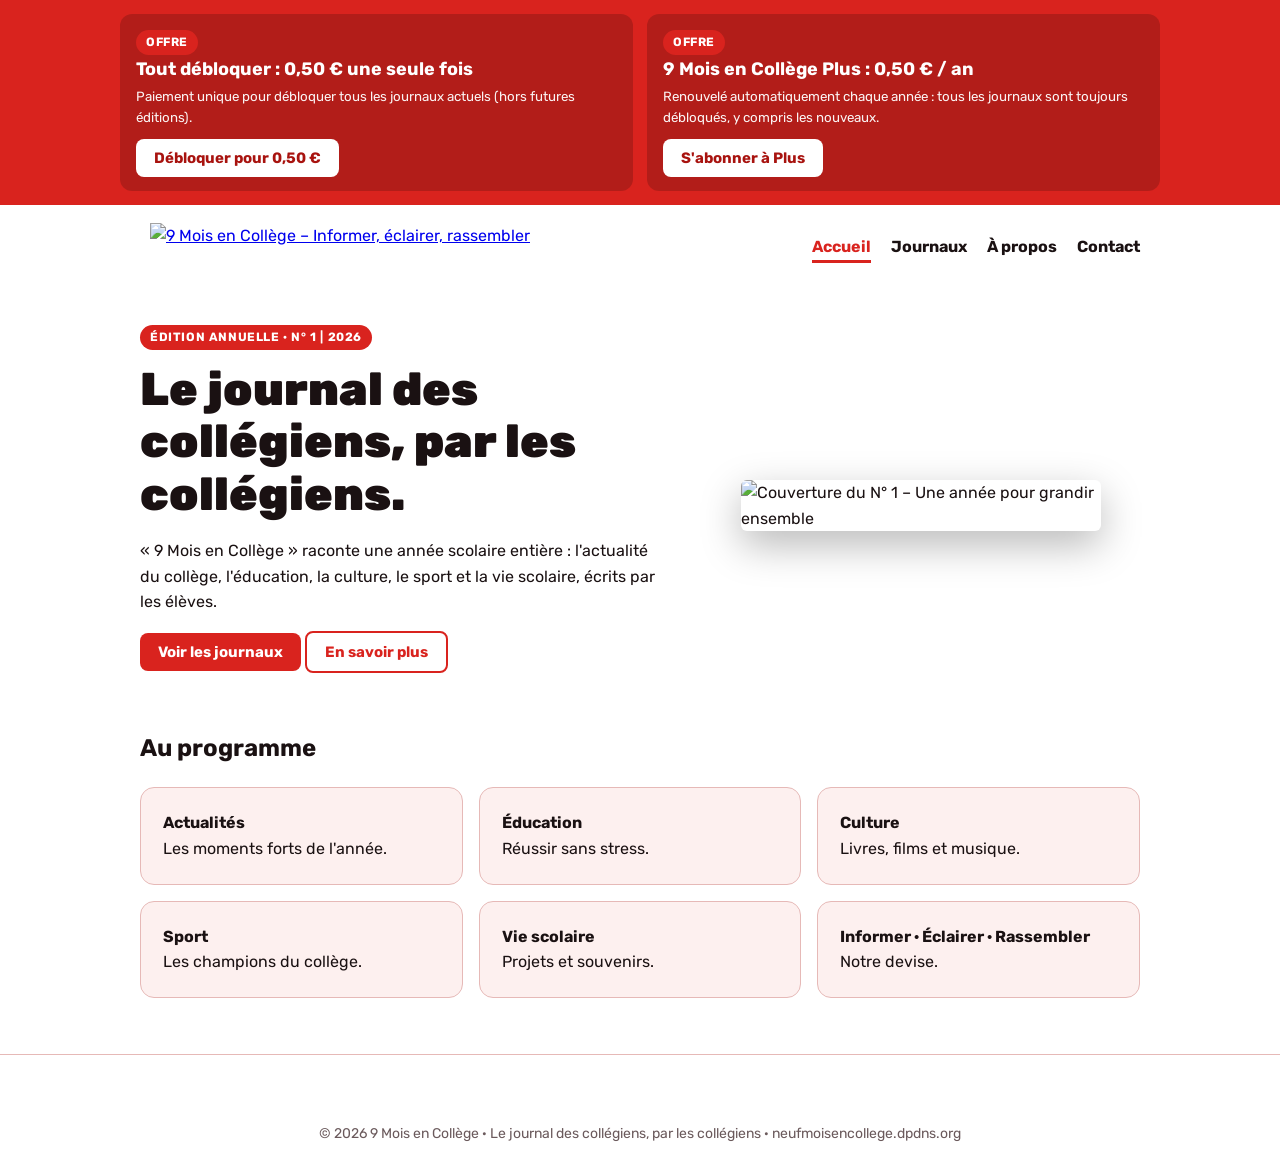
==== index.html @ 428545ce "Add files via upload" ====
<!DOCTYPE html>
<html lang="fr">
<head>
<meta charset="utf-8">
<meta name="viewport" content="width=device-width, initial-scale=1">
<title>Accueil – 9 Mois en Collège</title>
<link rel="icon" href="assets/logo-simple.png">
<link href="https://fonts.googleapis.com/css2?family=Rubik:wght@400;500;700;900&display=swap" rel="stylesheet">
<link rel="stylesheet" href="style.css">
</head>
<body>
<div class="ad">
  <div class="ad-in">
    <div class="offer"><span class="tag">Offre</span><b>Tout débloquer : 0,50 € une seule fois</b>
      <small>Paiement unique pour débloquer tous les journaux actuels (hors futures éditions).</small>
      <button class="btn" onclick="acheterTout()">Débloquer pour 0,50 €</button></div>
    <div class="offer"><span class="tag">Offre</span><b>9 Mois en Collège Plus : 0,50 € / an</b>
      <small>Renouvelé automatiquement chaque année : tous les journaux sont toujours débloqués, y compris les nouveaux.</small>
      <button class="btn" onclick="abonnementPlus()">S'abonner à Plus</button></div>
  </div>
</div>
<header class="nav">
  <a href="index.html"><img src="assets/logo.png" alt="9 Mois en Collège – Informer, éclairer, rassembler"></a>
  <nav><a href="index.html" class=on>Accueil</a><a href="journaux/index.html">Journaux</a><a href="apropos/index.html">À propos</a><a href="contact/index.html">Contact</a></nav>
</header>
<main>
<div class="hero">
  <div>
    <span class="tag">Édition annuelle · N° 1 | 2026</span>
    <h1>Le journal des collégiens, par les collégiens.</h1>
    <p>« 9 Mois en Collège » raconte une année scolaire entière : l'actualité du collège, l'éducation, la culture, le sport et la vie scolaire, écrits par les élèves.</p>
    <p><a class="btn" href="journaux/index.html">Voir les journaux</a> <a class="btn ghost" href="apropos/index.html">En savoir plus</a></p>
  </div>
  <img src="assets/couverture-n1.jpg" alt="Couverture du N° 1 – Une année pour grandir ensemble">
</div>
<h2 style="margin-top:40px">Au programme</h2>
<div class="grid3">
  <div class="card"><b>Actualités</b><br>Les moments forts de l'année.</div>
  <div class="card"><b>Éducation</b><br>Réussir sans stress.</div>
  <div class="card"><b>Culture</b><br>Livres, films et musique.</div>
  <div class="card"><b>Sport</b><br>Les champions du collège.</div>
  <div class="card"><b>Vie scolaire</b><br>Projets et souvenirs.</div>
  <div class="card"><b>Informer · Éclairer · Rassembler</b><br>Notre devise.</div>
</div>
</main>
<footer>
  <img src="assets/logo-simple.png" alt="">
  © 2026 9 Mois en Collège · Le journal des collégiens, par les collégiens · neufmoisencollege.dpdns.org
</footer>
<script src="script.js"></script>
</body>
</html>
---- style.css ----
:root{--bg:#fff;--fg:#1a1112;--muted:#6b5a5c;--red:#d9231e;--red-d:#a8130f;--card:#fdf0ef;--line:#e6b9b7;box-sizing:border-box}
@media (prefers-color-scheme:dark){:root:not([data-theme="light"]){--bg:#150d0e;--fg:#f6eaea;--muted:#b9a2a4;--card:#241416;--line:#5a2e30;--red:#ef3b35}}
:root[data-theme="dark"]{--bg:#150d0e;--fg:#f6eaea;--muted:#b9a2a4;--card:#241416;--line:#5a2e30;--red:#ef3b35}
*,*:before,*:after{box-sizing:inherit}
body{margin:0;background:var(--bg);color:var(--fg);font-family:'Rubik',system-ui,Arial,sans-serif;line-height:1.6}
.ad{background:var(--red);color:#fff;padding:14px 20px}
.ad-in{max-width:1040px;margin:auto;display:grid;grid-template-columns:1fr 1fr;gap:14px}
.offer{background:rgba(0,0,0,.18);border-radius:12px;padding:14px 16px}
.offer b{display:block;font-size:18px}
.offer small{display:block;margin:2px 0 10px;opacity:.95}
.btn{background:var(--red);color:#fff;border:0;border-radius:8px;padding:10px 18px;font:700 15px 'Rubik',Arial,sans-serif;cursor:pointer;text-decoration:none;display:inline-block}
.btn:hover{background:var(--red-d)}
.btn.ghost{background:transparent;border:2px solid var(--red);color:var(--red)}
.btn.ghost:hover{background:var(--red);color:#fff}
.ad .btn{background:#fff;color:var(--red-d)}
.nav{max-width:1040px;margin:auto;padding:14px 20px;display:flex;flex-wrap:wrap;gap:14px;align-items:center;justify-content:space-between}
.nav img{height:56px;display:block;background:#fff;border-radius:10px;padding:4px 10px}
.nav nav a{color:var(--fg);text-decoration:none;font-weight:700;margin-left:20px;padding-bottom:4px;border-bottom:3px solid transparent}
.nav nav a:hover,.nav nav a.on{color:var(--red);border-color:var(--red)}
main{max-width:1040px;margin:auto;padding:10px 20px 56px}
h1{font-size:clamp(28px,5vw,46px);font-weight:900;line-height:1.15;margin:.3em 0}
h2{font-weight:700}
.tag{display:inline-block;background:var(--red);color:#fff;font-weight:700;font-size:12px;letter-spacing:.05em;text-transform:uppercase;padding:3px 10px;border-radius:99px}
.hero{display:grid;grid-template-columns:1.2fr 1fr;gap:36px;align-items:center;margin-top:24px}
.hero img{width:100%;max-width:360px;justify-self:center;border-radius:6px;box-shadow:0 14px 40px rgba(0,0,0,.28)}
.card{background:var(--card);border:1px solid var(--line);border-radius:14px;padding:22px;margin:22px 0}
.grid3{display:grid;grid-template-columns:repeat(3,1fr);gap:16px}
.grid3 .card{margin:0}
.empty{text-align:center;padding:56px 20px}
.empty .big{font-size:56px}
.muted{color:var(--muted);font-size:14px}
.about p{font-size:17px}
form label{display:block;font-weight:500;margin-top:12px}
input,textarea{width:100%;padding:11px 12px;margin-top:5px;border:1px solid var(--line);border-radius:8px;background:var(--bg);color:var(--fg);font:inherit}
input:focus,textarea:focus{outline:2px solid var(--red);border-color:var(--red)}
#statut{margin-top:14px;font-weight:500;min-height:1.4em}
#statut.ok{color:#1a8a3a}#statut.err{color:var(--red)}
footer{border-top:1px solid var(--line);text-align:center;padding:26px 20px;color:var(--muted);font-size:14px}
footer img{height:34px;display:block;margin:0 auto 8px;background:#fff;border-radius:6px;padding:2px 8px}
@media(max-width:720px){.ad-in,.hero,.grid3{grid-template-columns:1fr}.nav nav a{margin:0 14px 0 0}}
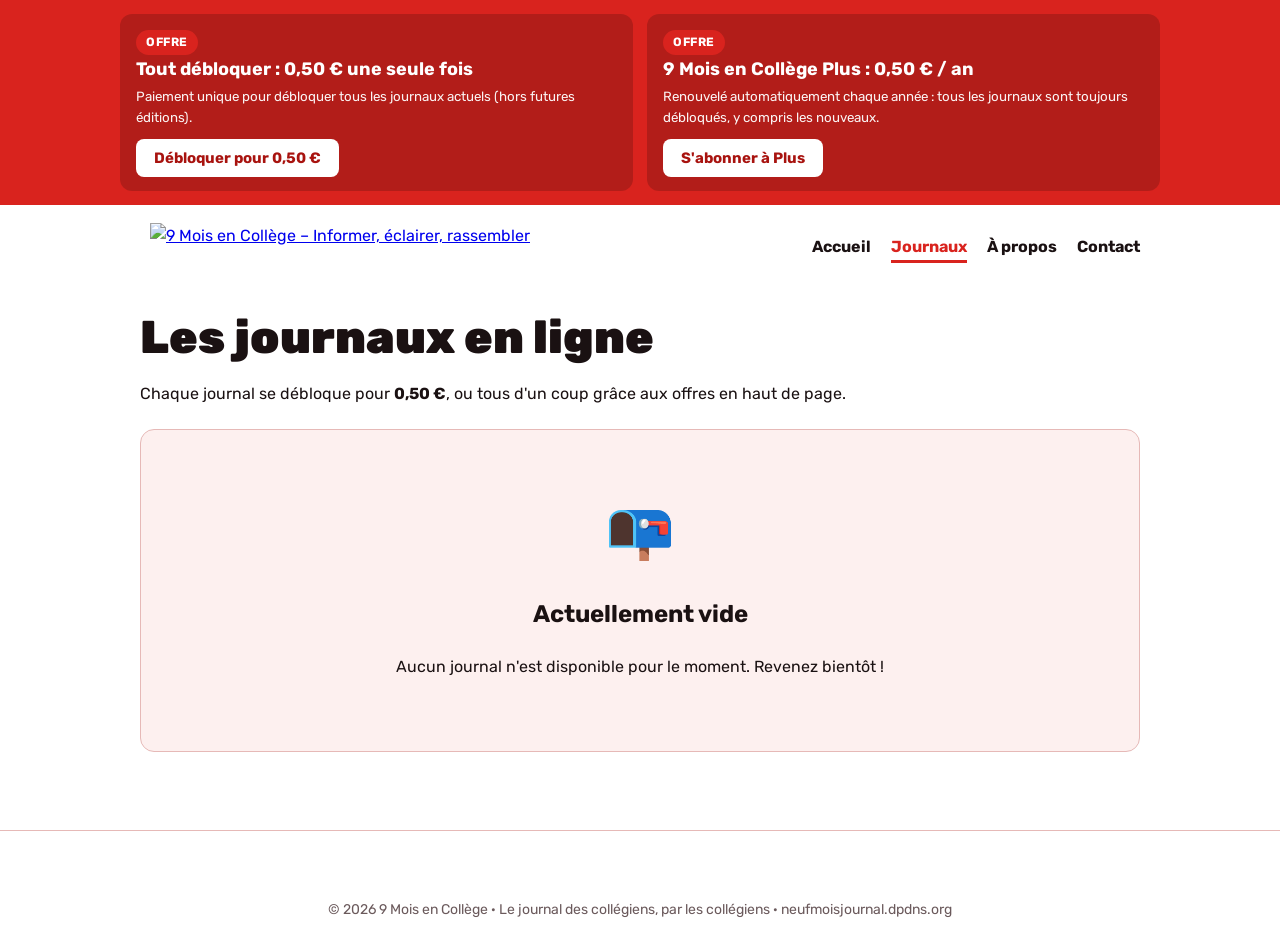
==== commit b7194255: "Add files via upload" ====
--- a/index.html
+++ b/index.html
@@ -3,7 +3,7 @@
 <head>
 <meta charset="utf-8">
 <meta name="viewport" content="width=device-width, initial-scale=1">
-<title>Accueil – 9 Mois en Collège</title>
+<title>Journaux – 9 Mois en Collège</title>
 <link rel="icon" href="assets/logo-simple.png">
 <link href="https://fonts.googleapis.com/css2?family=Rubik:wght@400;500;700;900&display=swap" rel="stylesheet">
 <link rel="stylesheet" href="style.css">
@@ -21,31 +21,24 @@
 </div>
 <header class="nav">
   <a href="index.html"><img src="assets/logo.png" alt="9 Mois en Collège – Informer, éclairer, rassembler"></a>
-  <nav><a href="index.html" class=on>Accueil</a><a href="journaux/index.html">Journaux</a><a href="apropos/index.html">À propos</a><a href="contact/index.html">Contact</a></nav>
+  <nav><a href="index.html">Accueil</a><a href="journaux/index.html" class=on>Journaux</a><a href="apropos/index.html">À propos</a><a href="contact/index.html">Contact</a></nav>
 </header>
 <main>
-<div class="hero">
-  <div>
-    <span class="tag">Édition annuelle · N° 1 | 2026</span>
-    <h1>Le journal des collégiens, par les collégiens.</h1>
-    <p>« 9 Mois en Collège » raconte une année scolaire entière : l'actualité du collège, l'éducation, la culture, le sport et la vie scolaire, écrits par les élèves.</p>
-    <p><a class="btn" href="journaux/index.html">Voir les journaux</a> <a class="btn ghost" href="apropos/index.html">En savoir plus</a></p>
+<h1>Les journaux en ligne</h1>
+<p>Chaque journal se débloque pour <b>0,50 €</b>, ou tous d'un coup grâce aux offres en haut de page.</p>
+<div id="liste">
+  <!-- Les journaux seront ajoutés ici. Exemple de carte :
+  <div class="card"><img src="..."><b>Titre</b><button class="btn" onclick="acheterJournal('n1-2026')">Débloquer pour 0,50 €</button></div> -->
+  <div class="card empty">
+    <div class="big">📭</div>
+    <h2>Actuellement vide</h2>
+    <p>Aucun journal n'est disponible pour le moment. Revenez bientôt !</p>
   </div>
-  <img src="assets/couverture-n1.jpg" alt="Couverture du N° 1 – Une année pour grandir ensemble">
-</div>
-<h2 style="margin-top:40px">Au programme</h2>
-<div class="grid3">
-  <div class="card"><b>Actualités</b><br>Les moments forts de l'année.</div>
-  <div class="card"><b>Éducation</b><br>Réussir sans stress.</div>
-  <div class="card"><b>Culture</b><br>Livres, films et musique.</div>
-  <div class="card"><b>Sport</b><br>Les champions du collège.</div>
-  <div class="card"><b>Vie scolaire</b><br>Projets et souvenirs.</div>
-  <div class="card"><b>Informer · Éclairer · Rassembler</b><br>Notre devise.</div>
 </div>
 </main>
 <footer>
   <img src="assets/logo-simple.png" alt="">
-  © 2026 9 Mois en Collège · Le journal des collégiens, par les collégiens · neufmoisencollege.dpdns.org
+  © 2026 9 Mois en Collège · Le journal des collégiens, par les collégiens · neufmoisjournal.dpdns.org
 </footer>
 <script src="script.js"></script>
 </body>
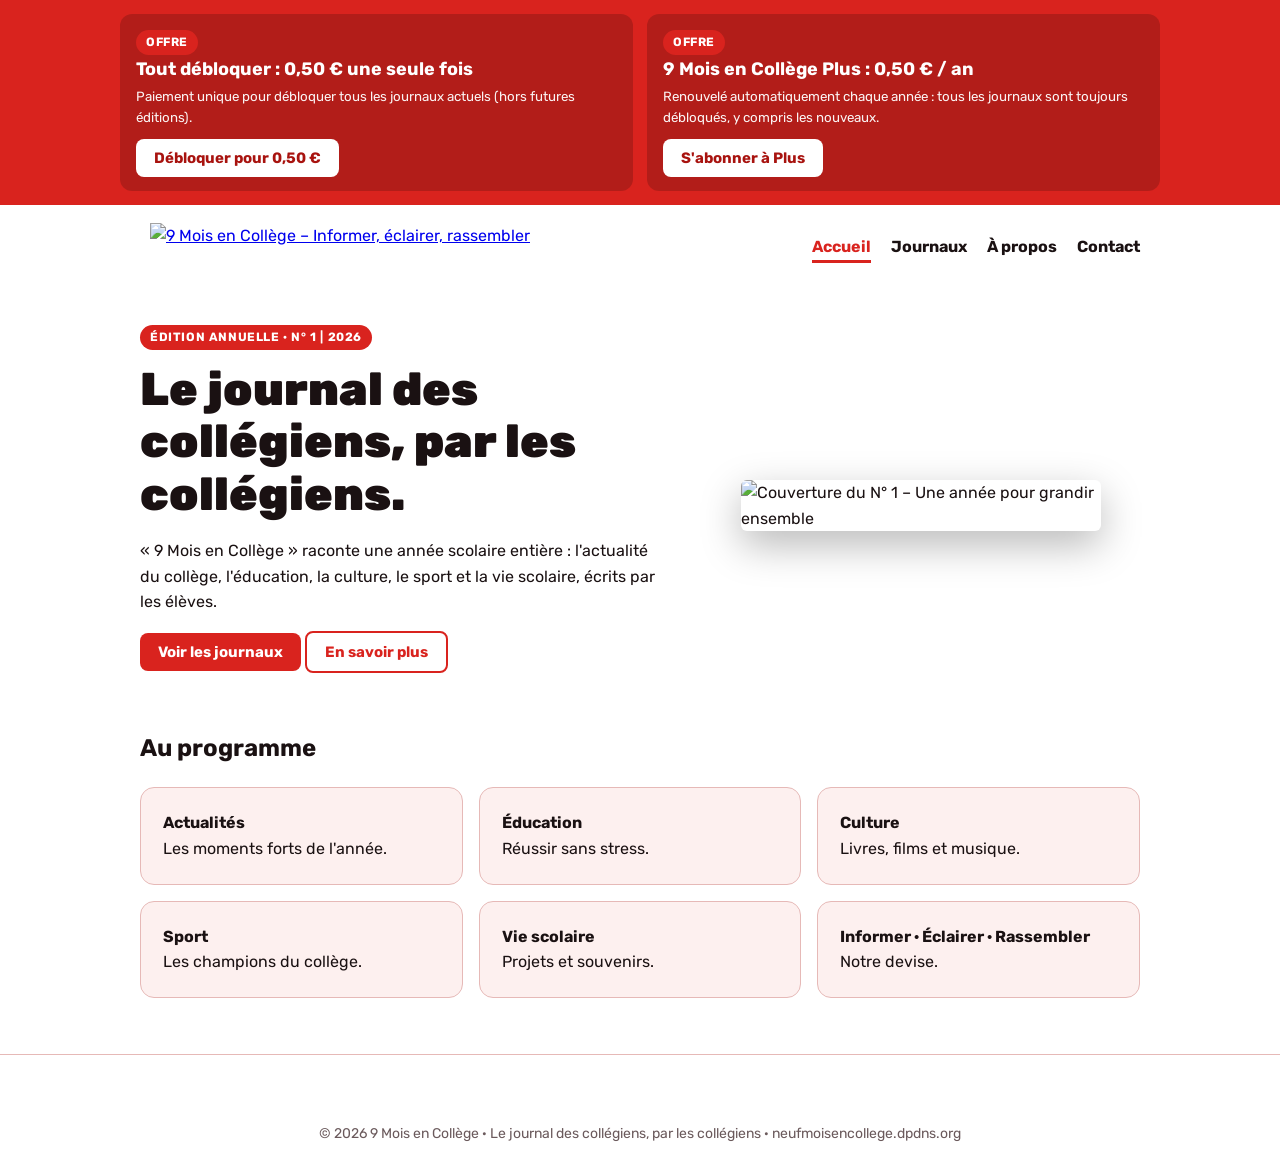
==== commit 5501495f: "Add files via upload" ====
--- a/index.html
+++ b/index.html
@@ -3,7 +3,7 @@
 <head>
 <meta charset="utf-8">
 <meta name="viewport" content="width=device-width, initial-scale=1">
-<title>Journaux – 9 Mois en Collège</title>
+<title>Accueil – 9 Mois en Collège</title>
 <link rel="icon" href="assets/logo-simple.png">
 <link href="https://fonts.googleapis.com/css2?family=Rubik:wght@400;500;700;900&display=swap" rel="stylesheet">
 <link rel="stylesheet" href="style.css">
@@ -21,24 +21,31 @@
 </div>
 <header class="nav">
   <a href="index.html"><img src="assets/logo.png" alt="9 Mois en Collège – Informer, éclairer, rassembler"></a>
-  <nav><a href="index.html">Accueil</a><a href="journaux/index.html" class=on>Journaux</a><a href="apropos/index.html">À propos</a><a href="contact/index.html">Contact</a></nav>
+  <nav><a href="index.html" class=on>Accueil</a><a href="journaux/index.html">Journaux</a><a href="apropos/index.html">À propos</a><a href="contact/index.html">Contact</a></nav>
 </header>
 <main>
-<h1>Les journaux en ligne</h1>
-<p>Chaque journal se débloque pour <b>0,50 €</b>, ou tous d'un coup grâce aux offres en haut de page.</p>
-<div id="liste">
-  <!-- Les journaux seront ajoutés ici. Exemple de carte :
-  <div class="card"><img src="..."><b>Titre</b><button class="btn" onclick="acheterJournal('n1-2026')">Débloquer pour 0,50 €</button></div> -->
-  <div class="card empty">
-    <div class="big">📭</div>
-    <h2>Actuellement vide</h2>
-    <p>Aucun journal n'est disponible pour le moment. Revenez bientôt !</p>
+<div class="hero">
+  <div>
+    <span class="tag">Édition annuelle · N° 1 | 2026</span>
+    <h1>Le journal des collégiens, par les collégiens.</h1>
+    <p>« 9 Mois en Collège » raconte une année scolaire entière : l'actualité du collège, l'éducation, la culture, le sport et la vie scolaire, écrits par les élèves.</p>
+    <p><a class="btn" href="journaux/index.html">Voir les journaux</a> <a class="btn ghost" href="apropos/index.html">En savoir plus</a></p>
   </div>
+  <img src="assets/couverture-n1.jpg" alt="Couverture du N° 1 – Une année pour grandir ensemble">
+</div>
+<h2 style="margin-top:40px">Au programme</h2>
+<div class="grid3">
+  <div class="card"><b>Actualités</b><br>Les moments forts de l'année.</div>
+  <div class="card"><b>Éducation</b><br>Réussir sans stress.</div>
+  <div class="card"><b>Culture</b><br>Livres, films et musique.</div>
+  <div class="card"><b>Sport</b><br>Les champions du collège.</div>
+  <div class="card"><b>Vie scolaire</b><br>Projets et souvenirs.</div>
+  <div class="card"><b>Informer · Éclairer · Rassembler</b><br>Notre devise.</div>
 </div>
 </main>
 <footer>
   <img src="assets/logo-simple.png" alt="">
-  © 2026 9 Mois en Collège · Le journal des collégiens, par les collégiens · neufmoisjournal.dpdns.org
+  © 2026 9 Mois en Collège · Le journal des collégiens, par les collégiens · neufmoisencollege.dpdns.org
 </footer>
 <script src="script.js"></script>
 </body>
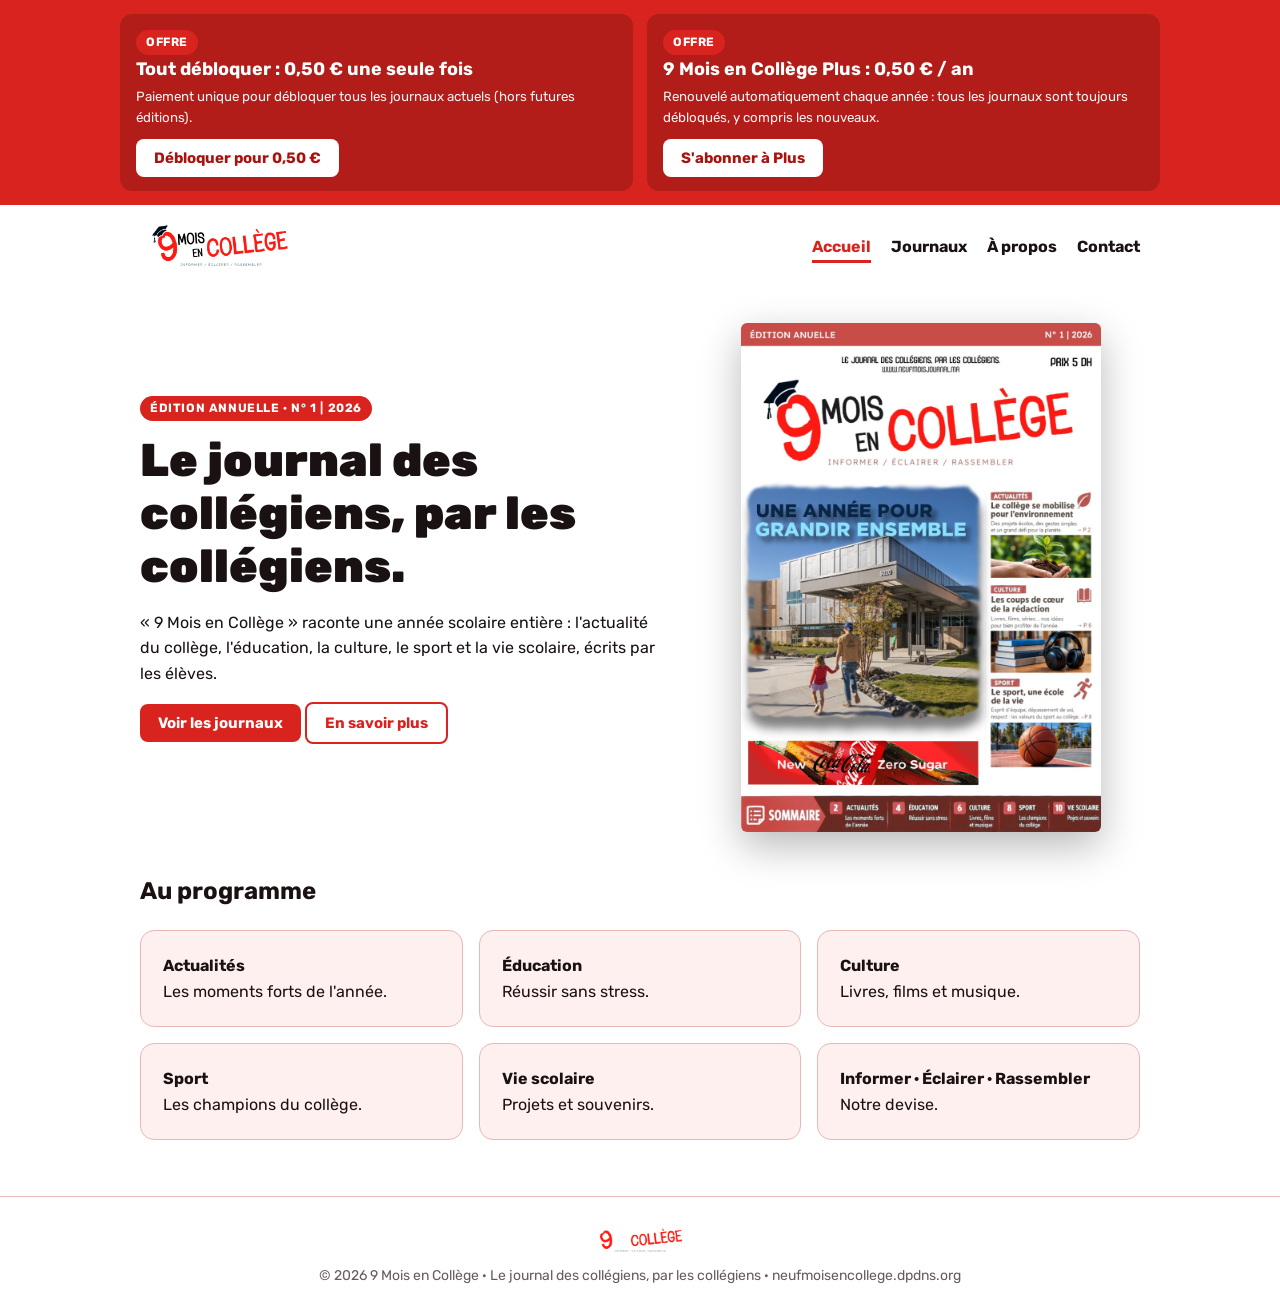
==== commit 3feed995: "Update index.html" ====
--- a/index.html
+++ b/index.html
@@ -21,7 +21,7 @@
 </div>
 <header class="nav">
   <a href="index.html"><img src="assets/logo.png" alt="9 Mois en Collège – Informer, éclairer, rassembler"></a>
-  <nav><a href="index.html" class=on>Accueil</a><a href="journaux/index.html">Journaux</a><a href="apropos/index.html">À propos</a><a href="contact/index.html">Contact</a></nav>
+  <nav><a href="/" class=on>Accueil</a><a href="journaux/">Journaux</a><a href="apropos/index.html">À propos</a><a href="contact/index.html">Contact</a></nav>
 </header>
 <main>
 <div class="hero">
@@ -29,7 +29,7 @@
     <span class="tag">Édition annuelle · N° 1 | 2026</span>
     <h1>Le journal des collégiens, par les collégiens.</h1>
     <p>« 9 Mois en Collège » raconte une année scolaire entière : l'actualité du collège, l'éducation, la culture, le sport et la vie scolaire, écrits par les élèves.</p>
-    <p><a class="btn" href="journaux/index.html">Voir les journaux</a> <a class="btn ghost" href="apropos/index.html">En savoir plus</a></p>
+    <p><a class="btn" href="journaux/">Voir les journaux</a> <a class="btn ghost" href="apropos/">En savoir plus</a></p>
   </div>
   <img src="assets/couverture-n1.jpg" alt="Couverture du N° 1 – Une année pour grandir ensemble">
 </div>
